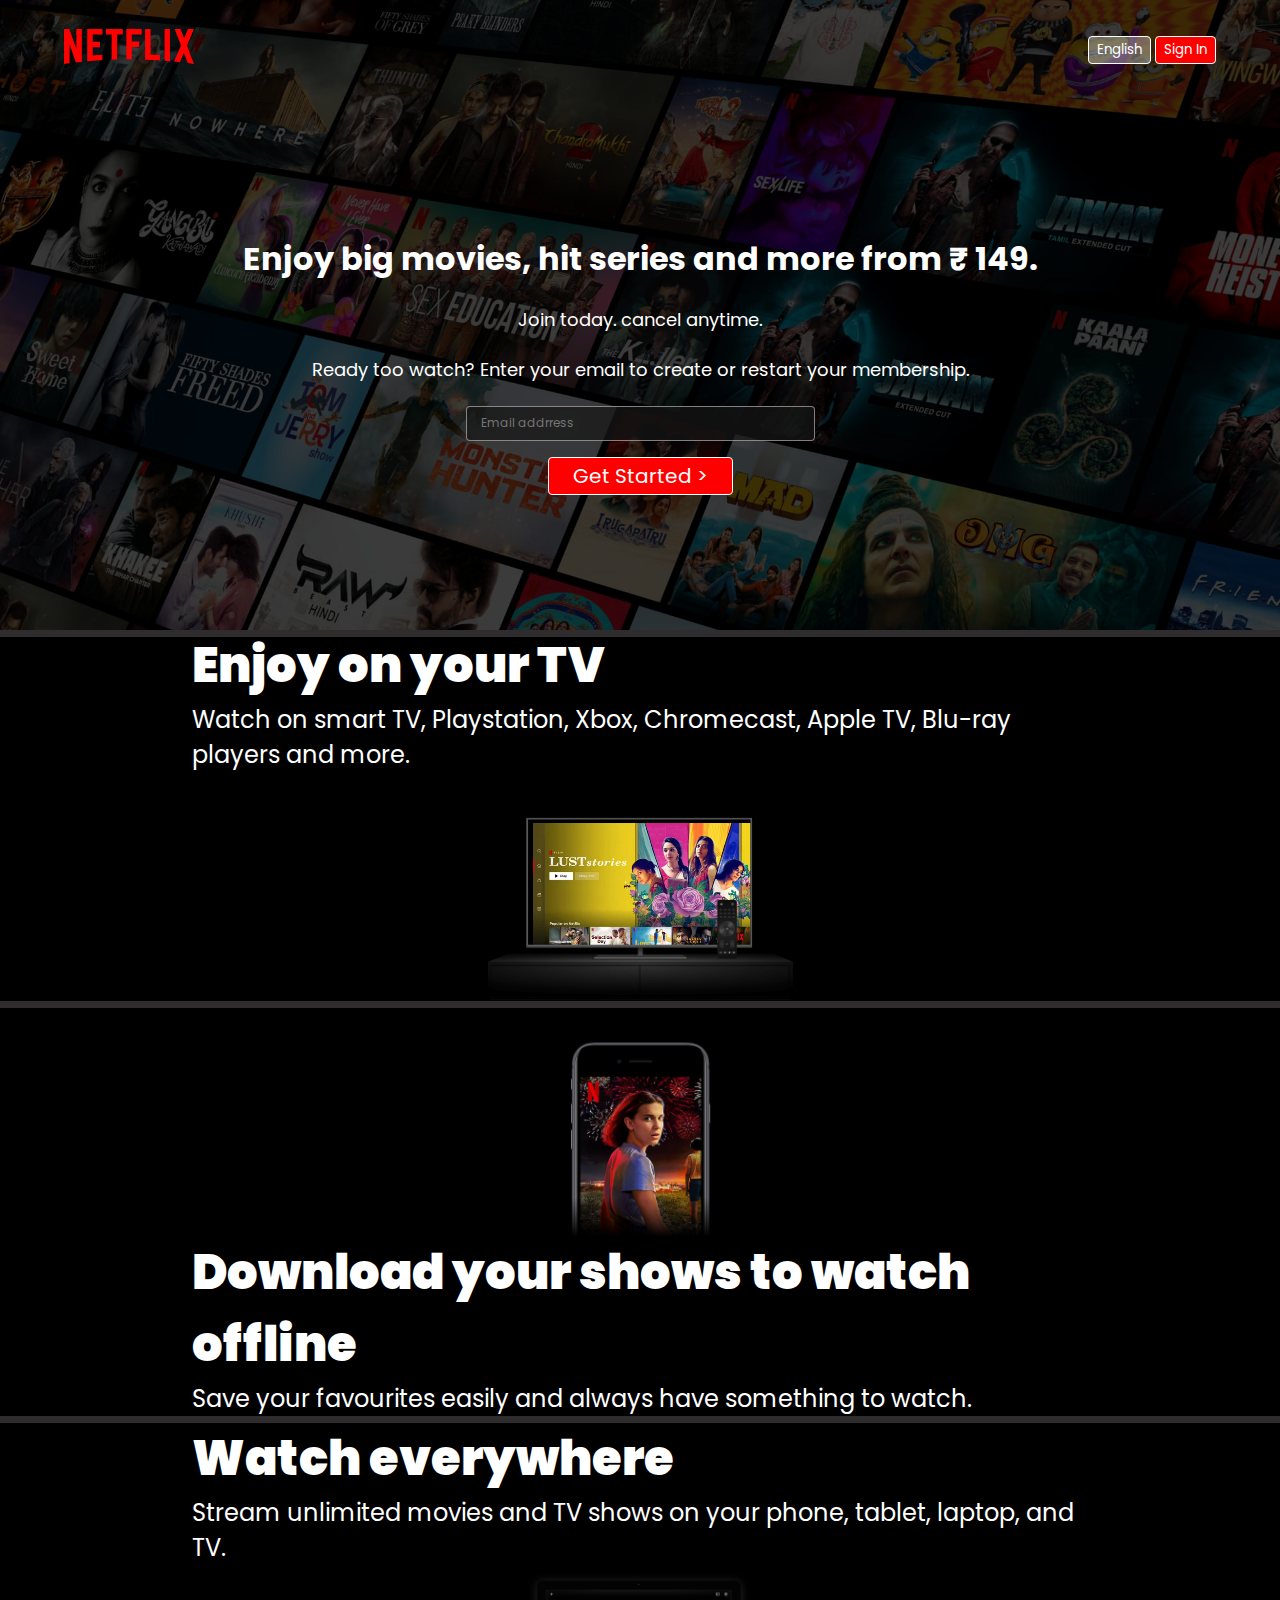
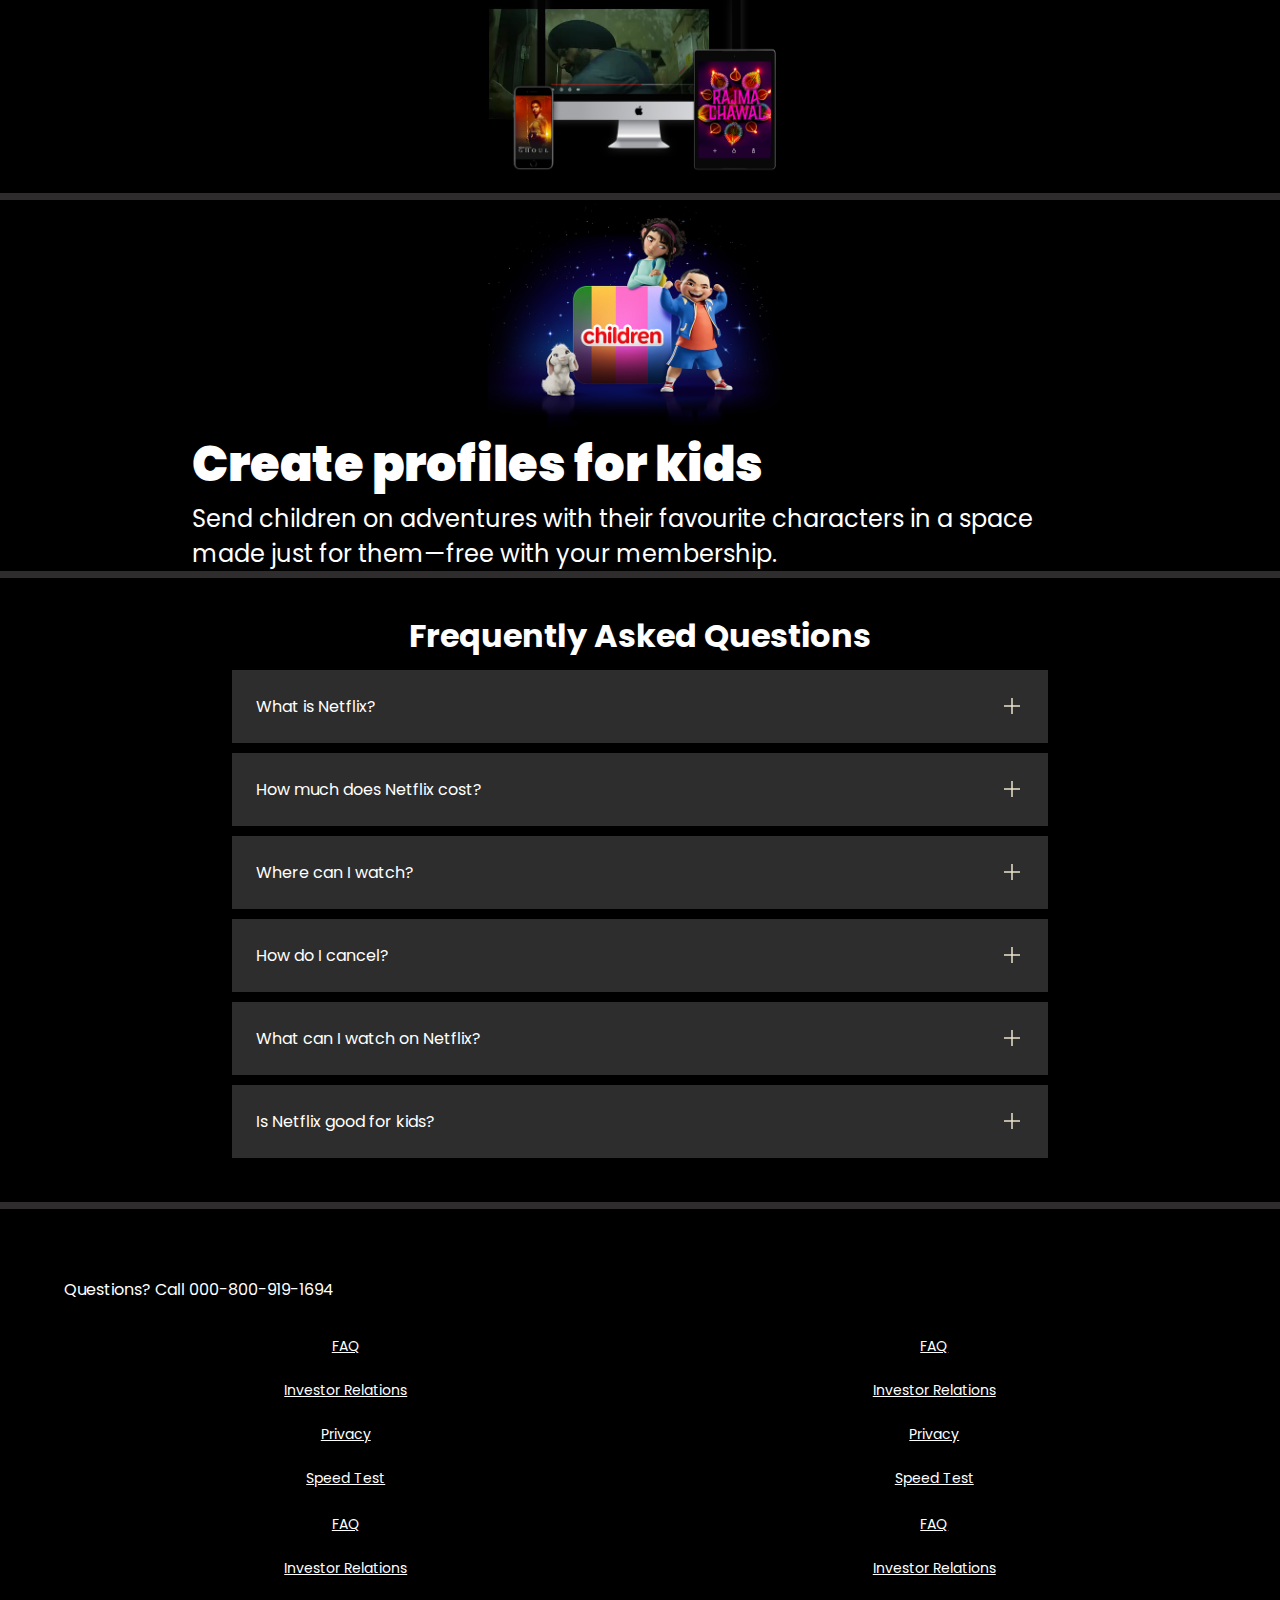
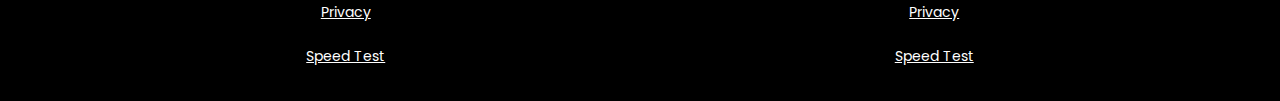
==== Netflix clone/index.html @ 9f7332c9 "Initial commit" ====
<!DOCTYPE html>
<html lang="en">

<head>
    <meta charset="UTF-8">
    <meta name="viewport" content="width=device-width, initial-scale=1.0">
    <title>Netflix India - watch TV shows online, watch Movies online</title>
    <link rel="stylesheet" href="style.css">
</head>

<body>
    <div class="main">
        <nav>
            <span><img width="53" src="assets/images/logo.svg" alt=""></span>
            <div>
                <button class="btn">English</button>
                <button class="btn btn-red-sm">Sign In</button>
            </div>
        </nav>
        <div class="box"></div>
        <div class="hero">
            <span>Enjoy big movies, hit series and more from ₹ 149.</span>
            <span>Join today. cancel anytime.</span>
            <span>Ready too watch? Enter your email to create or restart your membership.</span>
            <div class="hero-buttons">
                <input type="text" placeholder="Email addrress">
                <button class="btn btn-red">Get Started &gt;</button>
            </div>
        </div>
        <div class="separation"></div>
    </div>
    <section class="first">
        <div>
            <span> Enjoy on your TV</span>
            <span>Watch on smart TV, Playstation, Xbox, Chromecast, Apple TV, Blu-ray players and more.</span>
        </div>
        <div class="secImg">
            <img src="assets/images/tv.png" alt="">
            <video src="assets/videos/tv-video.m4v" autoplay loop muted></video>
        </div>
    </section>
    <div class="separation"></div>
    <section class="first second">
        <div class="secImg">
            <img src="assets/images/mobile.jpg" alt="">
        </div>
        <div>
            <span> Download your shows to watch offline</span>
            <span>Save your favourites easily and always have something to watch.</span>
        </div>
    </section>
    <div class="separation"></div>
    <section class="first third">
        <div>
            <span>Watch everywhere</span>
            <span>Stream unlimited movies and TV shows on your phone, tablet, laptop, and TV.</span>
        </div>
        <div class="secImg">
            <img src="assets/images/device-pile-in.png" alt="">
            <video src="assets/videos/video1.m4v" autoplay loop muted></video>
        </div>
    </section>
    <div class="separation"></div>
    <section class="first">
        <div class="secImg">
            <img src="assets/images/children.png" alt="">
        </div>
        <div>
            <span>Create profiles for kids</span>
            <span>Send children on adventures with their favourite characters in a space made just for them—free with
                your membership.</span>
        </div>
    </section>
    <div class="separation"></div>
    <section class="faq">
        <h2>Frequently Asked Questions</h2>
        <div class="faq-box">
            <span>What is Netflix?</span>
            <svg width="24" height="24" viewBox="0 0 24 24" fill="white" xmlns="http://www.w3.org/2000/svg">
                <path d="M12 4V20" stroke="#141B34" stroke-width="1.5" stroke-linejoin="round" />
                <path d="M4 12H20" stroke="#141B34" stroke-width="1.5" stroke-linejoin="round" />
            </svg>
        </div>
        <div class="faq-box">
            <span>How much does Netflix cost?</span>
            <svg width="24" height="24" viewBox="0 0 24 24" fill="white" xmlns="http://www.w3.org/2000/svg">
                <path d="M12 4V20" stroke="#141B34" stroke-width="1.5" stroke-linejoin="round" />
                <path d="M4 12H20" stroke="#141B34" stroke-width="1.5" stroke-linejoin="round" />
            </svg>
        </div>
        <div class="faq-box">
            <span>Where can I watch?</span>
            <svg width="24" height="24" viewBox="0 0 24 24" fill="white" xmlns="http://www.w3.org/2000/svg">
                <path d="M12 4V20" stroke="#141B34" stroke-width="1.5" stroke-linejoin="round" />
                <path d="M4 12H20" stroke="#141B34" stroke-width="1.5" stroke-linejoin="round" />
            </svg>
        </div>
        <div class="faq-box">
            <span>How do I cancel?</span>
            <svg width="24" height="24" viewBox="0 0 24 24" fill="white" xmlns="http://www.w3.org/2000/svg">
                <path d="M12 4V20" stroke="#141B34" stroke-width="1.5" stroke-linejoin="round" />
                <path d="M4 12H20" stroke="#141B34" stroke-width="1.5" stroke-linejoin="round" />
            </svg>
        </div>
        <div class="faq-box">
            <span>What can I watch on Netflix?</span>
            <svg width="24" height="24" viewBox="0 0 24 24" fill="white" xmlns="http://www.w3.org/2000/svg">
                <path d="M12 4V20" stroke="#141B34" stroke-width="1.5" stroke-linejoin="round" />
                <path d="M4 12H20" stroke="#141B34" stroke-width="1.5" stroke-linejoin="round" />
            </svg>
        </div>
        <div class="faq-box">
            <span>Is Netflix good for kids?</span>
            <svg width="24" height="24" viewBox="0 0 24 24" fill="white" xmlns="http://www.w3.org/2000/svg">
                <path d="M12 4V20" stroke="#141B34" stroke-width="1.5" stroke-linejoin="round" />
                <path d="M4 12H20" stroke="#141B34" stroke-width="1.5" stroke-linejoin="round" />
            </svg>
        </div>
    </section>
    <div class="separation"></div>

    <footer>
        <div class="questions">Questions? Call 000-800-919-1694</div>   
        <div class="footer">
        <div class="footer-item">
            <a href="faq">FAQ</a>
            <a href="faq">Investor Relations</a>
            <a href="faq">Privacy</a>
            <a href="faq">Speed Test</a>
        </div>
        <div class="footer-item">
            <a href="faq">FAQ</a>
            <a href="faq">Investor Relations</a>
            <a href="faq">Privacy</a>
            <a href="faq">Speed Test</a>
        </div>
        <div class="footer-item">
            <a href="faq">FAQ</a>
            <a href="faq">Investor Relations</a>
            <a href="faq">Privacy</a>
            <a href="faq">Speed Test</a>
        </div>
        <div class="footer-item">
            <a href="faq">FAQ</a>
            <a href="faq">Investor Relations</a>
            <a href="faq">Privacy</a>
            <a href="faq">Speed Test</a>
        </div>
    </div>
    </footer>

</body>

</html>
---- Netflix clone/style.css ----
@import url('https://fonts.googleapis.com/css2?family=Martel+Sans:wght@600&family=Poppins:wght@300;400;700&display=swap');


* {
    padding: 0;
    margin: 0;
    font-family: 'poppins', sans-serif;
}

body {
    background-color: black;
}

.main {
    background-image: url(assets/images/bg.jpg);
    background-position: center center;
    background-repeat: no-repeat;
    background-size: max(1000px, 100vw);
    height: 70vh;
    position: relative;
}

.main .box {
    height: 70vh;
    width: 100%;
    opacity: 0.69;
    position: absolute;
    top: 0;
    background-color: black;
}

nav {
    max-width: 60vw;
    justify-content: space-between;
    margin: auto;
    display: flex;
    align-items: center;
    height: 100px;
}

nav img {
    color: red;
    width: 130px;
    position: relative;
    z-index: 10;
}

nav button {
    position: relative;
    z-index: 10;
}

.hero {
    font-family: 'Martel Sans', sans-serif;
    height: calc(100% - 100px);
    display: flex;
    align-items: center;
    justify-content: center;
    flex-direction: column;
    color: white;
    position: relative;
    gap: 23px;
    padding: 0 30px;
}

.hero> :nth-child(1) {
    font-family: 'poppins', sans-serif;
    font-weight: bolder;
    font-size: 48px;
    text-align: center;
}

.hero> :nth-child(2) {
    font-weight: 400;
    font-size: 24px;
    text-align: center;
}

.hero> :nth-child(3) {
    font-weight: 400;
    font-size: 20px;
    text-align: center;
}


.separation {
    height: 7px;
    background-color: rgb(46, 44, 44);
    position: relative;
    z-index: 20;
}

.btn {
    padding: 3px 8px;
    font-weight: 400;
    color: white;
    background-color: rgba(255, 255, 255, 0.342);
    border: 1px solid white;
    border-radius: 4px;
    cursor: pointer;
}

.btn-red {
    background-color: red;
    color: white;
    padding: 3px 24px;
    font-size: 20px;
    border-radius: 4px;
    font-weight: 400;
}

.btn-red-sm {
    background-color: red;
    color: white;
}

.hero-buttons {
    display: flex;
    align-items: center;
    justify-content: center;
    gap: 16px;
}

.main input {
    padding: 7px 101px 8px 14px;
    color: white;
    font-size: 12px;
    border-radius: 4px;
    background-color: rgba(23, 23, 23, 0.7);
    border: 1px solid rgba(246, 238, 238, 0.5);
}

.first {
    display: flex;
    justify-content: center;
    align-items: center;
    max-width: 70vw;
    margin: auto;
    color: white;
}


.secImg {
    position: relative;

}

.secImg img {
    width: 410px;
    position: relative;
    z-index: 10;
}

.secImg video {
    position: absolute;
    top: 51px;
    right: 0;
    padding-right: 40px;
    width: 315px;
}

.first>div {
    display: flex;
    flex-direction: column;
}

.first>div :first-child {
    font-size: 48px;
    font-weight: 900;
}

.first>div :nth-child(2) {
    font-size: 24px;
    font-weight: 400;

}

.third video {
    width: 248px;
    top: 37px;
    padding-right: 84px;
}

.faq {
    background-color: black;
    color: white;
    padding: 34px;
    font-size: 224ppx;
}

.faq h2 {
    text-align: center;
    font-size: 48px;
}

.faq .faq-box {
    display: flex;
    justify-content: space-between;
    background-color: #2d2d2d;
    padding: 24px;
    max-width: 60vw;
    margin: 10px auto;
    cursor: pointer;
    transition: all .2s ease-out;
}

.faq .faq-box:hover {
    background-color: #414141;
}

.faq-box svg {
    filter: invert(1);
}

footer {
    color: white;
    margin: auto;
    max-width: 60vw;
    padding: 34px;
}

footer .questions {
    padding: 34px 0;
}

.footer {
    display: grid;
    grid-template-columns: 1fr 1fr 1fr 1fr;
    color: white;
}

@media screen and (max-width:1300px) {
    nav {
        max-width: 90vw;
    }

    .first {
        flex-wrap: wrap;
    }

    .secImg img {
        width: 305px;
    }

    .secImg video {
        width: 220px;
        ;
    }

    .hero> :nth-child(1) {
        font-size: 32px;
    }

    .hero> :nth-child(2) {
        font-size: 18px;
    }

    .hero> :nth-child(3) {
        font-size: 18px;
    }

    .hero-buttons {
        flex-direction: column;
    }
    .faq h2{
        font-size: 32px;
    }
    footer{
        max-width: 90vw;
    }
    .footer-item{
        align-items: center;
    }
}

@media screen and (max-width:1300px) {
    .footer {
        grid-template-columns: 1fr 1fr;
        gap: 25px
    }
}

.footer a {
    font-size: 14px;
    color: white;
}

.footer-item {
    display: flex;
    flex-direction: column;
    gap: 23px
}
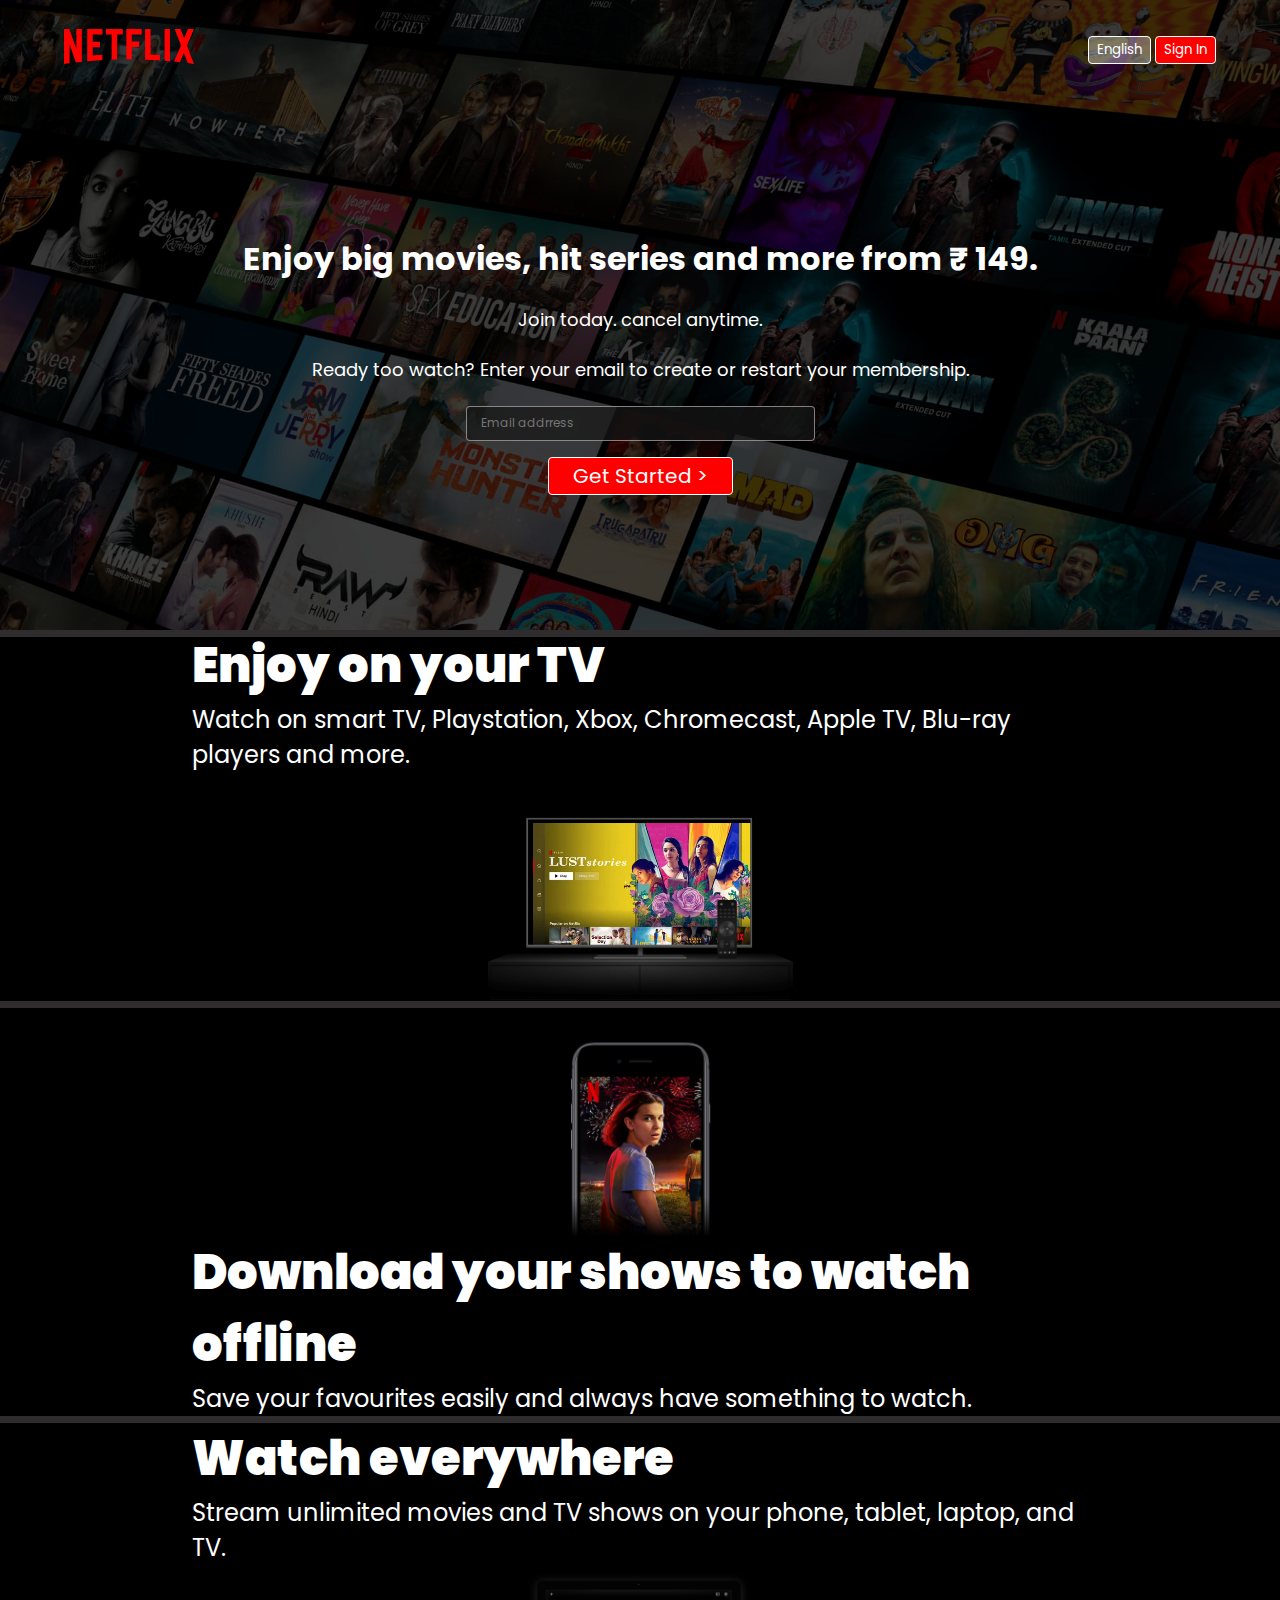
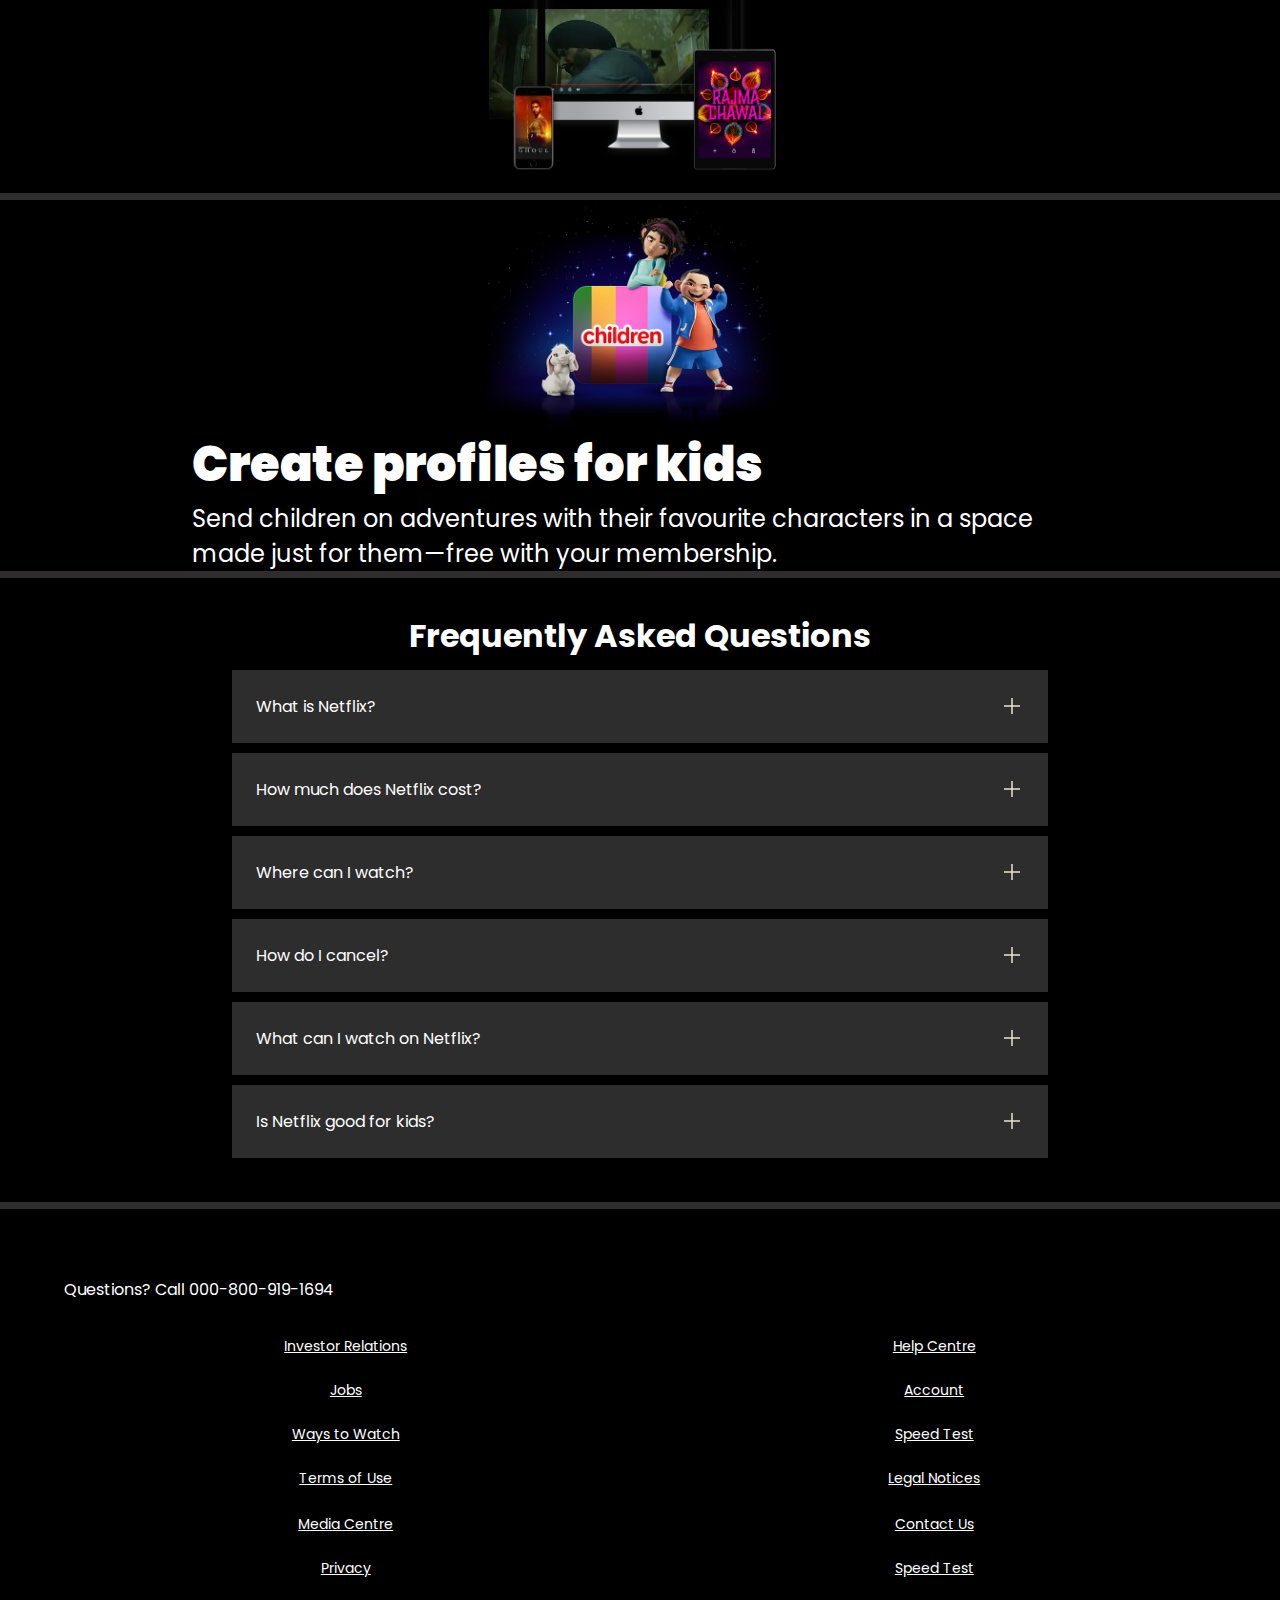
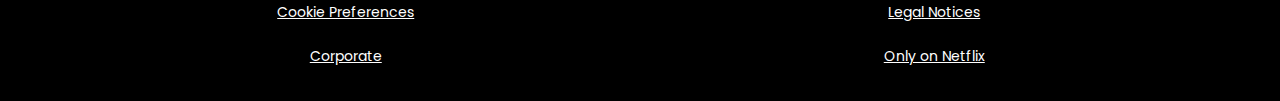
==== commit 9b74e0e3: "changed the footer" ====
--- a/Netflix clone/index.html
+++ b/Netflix clone/index.html
@@ -122,31 +122,33 @@
     <footer>
         <div class="questions">Questions? Call 000-800-919-1694</div>   
         <div class="footer">
-        <div class="footer-item">
-            <a href="faq">FAQ</a>
-            <a href="faq">Investor Relations</a>
-            <a href="faq">Privacy</a>
-            <a href="faq">Speed Test</a>
+            <div class="footer-item"> 
+                <a href="faq">Investor Relations</a>
+                <a href="faq">Jobs</a>
+                <a href="faq">Ways to Watch</a>
+                <a href="faq">Terms of Use</a>
+            </div>
+
+            <div class="footer-item"> 
+                <a href="faq">Help Centre</a>
+                <a href="faq">Account</a>
+                <a href="faq">Speed Test</a>
+                <a href="faq">Legal Notices</a>
+            </div>
+            <div class="footer-item">
+                <a href="faq">Media Centre</a>
+                <a href="faq">Privacy</a>
+                <a href="faq">Cookie Preferences</a> 
+                <a href="faq">Corporate</a>
+            </div>
+
+            <div class="footer-item">
+                <a href="faq">Contact Us</a>
+                <a href="faq">Speed Test</a> 
+                <a href="faq">Legal Notices</a> 
+                <a href="faq">Only on Netflix</a>
+            </div>
         </div>
-        <div class="footer-item">
-            <a href="faq">FAQ</a>
-            <a href="faq">Investor Relations</a>
-            <a href="faq">Privacy</a>
-            <a href="faq">Speed Test</a>
-        </div>
-        <div class="footer-item">
-            <a href="faq">FAQ</a>
-            <a href="faq">Investor Relations</a>
-            <a href="faq">Privacy</a>
-            <a href="faq">Speed Test</a>
-        </div>
-        <div class="footer-item">
-            <a href="faq">FAQ</a>
-            <a href="faq">Investor Relations</a>
-            <a href="faq">Privacy</a>
-            <a href="faq">Speed Test</a>
-        </div>
-    </div>
     </footer>
 
 </body>
